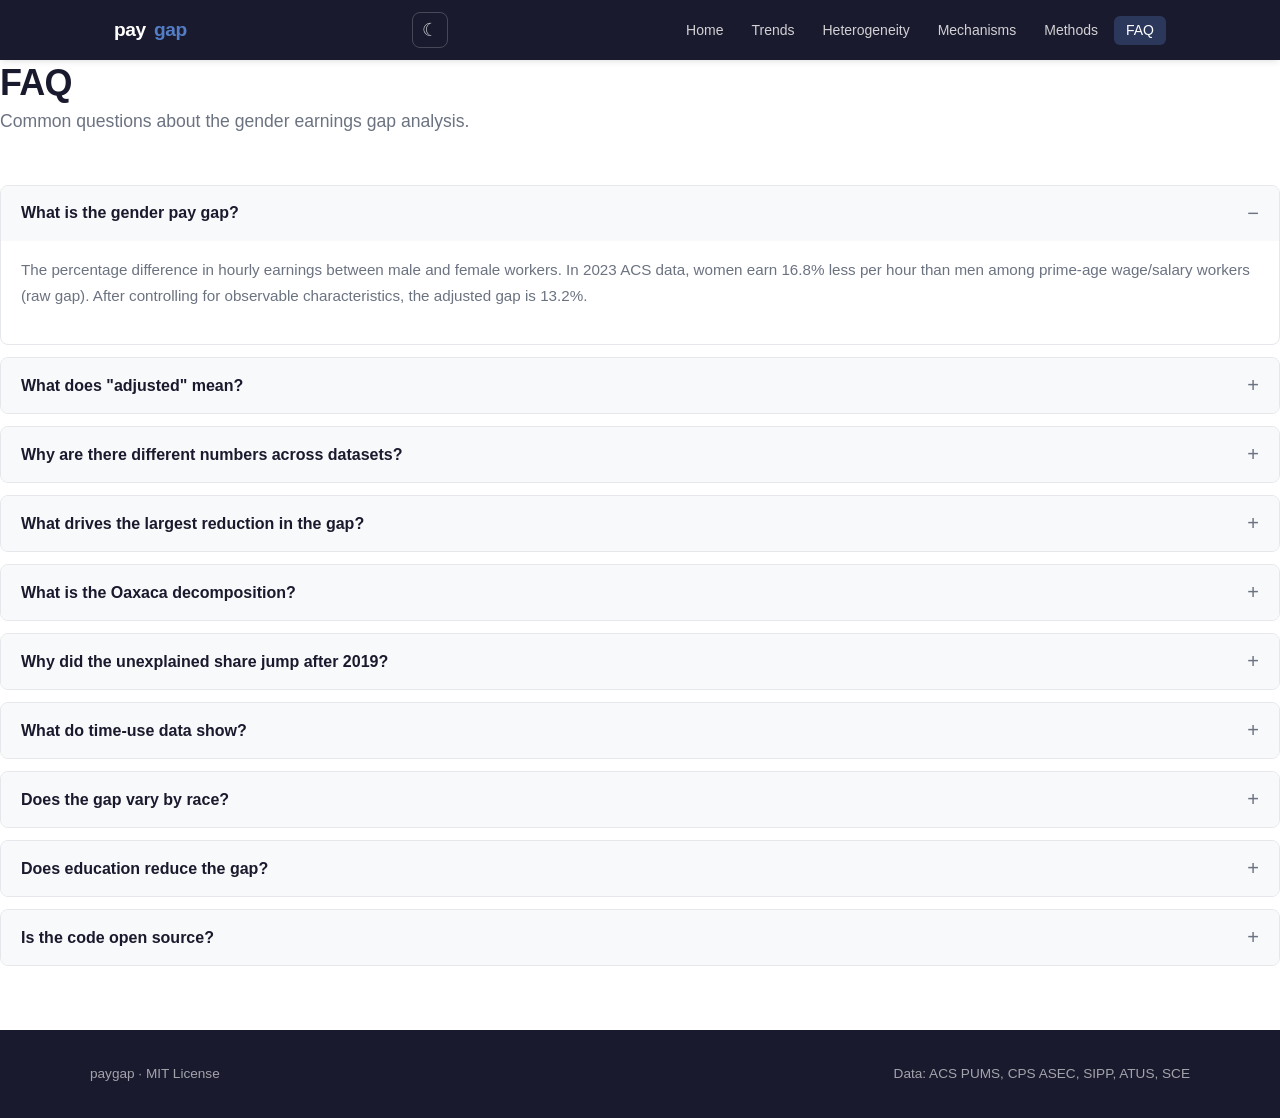
==== docs/faq.html @ 5eac3f60 "Add interactive results site and link in README Static site in docs/ with Chart.js visualizations co" ====
<!DOCTYPE html>
<html lang="en">
<head>
  <meta charset="UTF-8">
  <meta name="viewport" content="width=device-width, initial-scale=1.0">
  <meta name="color-scheme" content="light dark">
  <title>FAQ — paygap</title>
  <link rel="stylesheet" href="css/style.css">
  <script src="js/theme.js"></script>
</head>
<body>

<header class="site-header"><div class="header-inner">
  <a href="index.html" class="site-logo">pay<span class="logo-accent">gap</span></a>
  <div class="header-controls">
    <button class="nav-toggle" onclick="document.querySelector('.nav-links').classList.toggle('open')" aria-label="Toggle navigation">&#9776;</button>
    <button id="themeToggle" class="theme-toggle" onclick="pgToggle()" aria-label="Toggle theme">&#9790;</button>
  </div>
  <nav><ul class="nav-links">
    <li><a href="index.html">Home</a></li>
    <li><a href="trends.html">Trends</a></li>
    <li><a href="heterogeneity.html">Heterogeneity</a></li>
    <li><a href="mechanisms.html">Mechanisms</a></li>
    <li><a href="methods.html">Methods</a></li>
    <li><a href="faq.html" class="active">FAQ</a></li>
  </ul></nav>
</div></header>

<main>

  <section class="section">
    <h1>FAQ</h1>
    <p class="page-intro">Common questions about the gender earnings gap analysis.</p>
  </section>

  <section class="section">

    <div class="faq-item open">
      <button class="faq-question" onclick="this.parentElement.classList.toggle('open')">What is the gender pay gap?</button>
      <div class="faq-answer"><div class="faq-answer-inner">
        <p>The percentage difference in hourly earnings between male and female workers. In 2023 ACS data, women earn 16.8% less per hour than men among prime-age wage/salary workers (raw gap). After controlling for observable characteristics, the adjusted gap is 13.2%.</p>
      </div></div>
    </div>

    <div class="faq-item">
      <button class="faq-question" onclick="this.parentElement.classList.toggle('open')">What does "adjusted" mean?</button>
      <div class="faq-answer"><div class="faq-answer-inner">
        <p>The gap after statistically controlling for age, race, education, state, occupation, industry, hours worked, commute, work-from-home status, marital status, and children. It represents the residual difference not explained by these observable factors.</p>
      </div></div>
    </div>

    <div class="faq-item">
      <button class="faq-question" onclick="this.parentElement.classList.toggle('open')">Why are there different numbers across datasets?</button>
      <div class="faq-answer"><div class="faq-answer-inner">
        <p>ACS (16.8% raw, 13.2% adjusted), CPS (15.8% raw, 17.0% adjusted), and SIPP (15.1% raw, 10.9% adjusted) use different survey designs, sampling frames, and variable definitions. The raw gaps are similar; adjusted gaps vary more because each dataset has different available controls.</p>
      </div></div>
    </div>

    <div class="faq-item">
      <button class="faq-question" onclick="this.parentElement.classList.toggle('open')">What drives the largest reduction in the gap?</button>
      <div class="faq-answer"><div class="faq-answer-inner">
        <p>Occupation and industry controls (the M2&rarr;M3 step) reduce the gap by about 8 percentage points in ACS data. This is the single largest observable channel.</p>
      </div></div>
    </div>

    <div class="faq-item">
      <button class="faq-question" onclick="this.parentElement.classList.toggle('open')">What is the Oaxaca decomposition?</button>
      <div class="faq-answer"><div class="faq-answer-inner">
        <p>A statistical technique that decomposes the total gap into an "explained" portion (attributable to differences in characteristics like education or occupation) and an "unexplained" portion (residual). In 2023 ACS data, 88% of the gap is unexplained.</p>
      </div></div>
    </div>

    <div class="faq-item">
      <button class="faq-question" onclick="this.parentElement.classList.toggle('open')">Why did the unexplained share jump after 2019?</button>
      <div class="faq-answer"><div class="faq-answer-inner">
        <p>The total gap stayed stable, but the explained component collapsed. This appears to be driven by changes in the observable characteristic distributions (convergence in education, occupation) rather than a structural shift in discrimination.</p>
      </div></div>
    </div>

    <div class="faq-item">
      <button class="faq-question" onclick="this.parentElement.classList.toggle('open')">What do time-use data show?</button>
      <div class="faq-answer"><div class="faq-answer-inner">
        <p>ATUS data shows women spend 68 fewer minutes per day on paid work but 43 more minutes on housework and childcare. The net gap (paid + unpaid) is about 25 minutes/day, with women doing less total paid work but more total work including unpaid labor.</p>
      </div></div>
    </div>

    <div class="faq-item">
      <button class="faq-question" onclick="this.parentElement.classList.toggle('open')">Does the gap vary by race?</button>
      <div class="faq-answer"><div class="faq-answer-inner">
        <p>Substantially. The raw gap is 19.3% among White non-Hispanic workers, 20.4% among Asian workers, but only 5.6% among Black workers. This reflects differences in both male and female earnings distributions across racial groups.</p>
      </div></div>
    </div>

    <div class="faq-item">
      <button class="faq-question" onclick="this.parentElement.classList.toggle('open')">Does education reduce the gap?</button>
      <div class="faq-answer"><div class="faq-answer-inner">
        <p>No. The gap generally widens with education, peaking at the Master's degree level (27.4%). Only at the doctorate level does it narrow slightly (17.7%).</p>
      </div></div>
    </div>

    <div class="faq-item">
      <button class="faq-question" onclick="this.parentElement.classList.toggle('open')">Is the code open source?</button>
      <div class="faq-answer"><div class="faq-answer-inner">
        <p>Yes, MIT License. All data sources are free, public U.S. federal datasets (ACS PUMS, CPS ASEC, SIPP, ATUS, SCE).</p>
      </div></div>
    </div>

  </section>

</main>

<footer class="site-footer"><div class="footer-inner"><span>paygap &middot; MIT License</span><span>Data: ACS PUMS, CPS ASEC, SIPP, ATUS, SCE</span></div></footer>

</body>
</html>
---- docs/css/style.css ----
/* juryrig — site stylesheet */

:root {
  color-scheme: light dark;

  /* ── Light mode (default) ── */
  --color-navy: #1a1a2e;
  --color-navy-mid: #16213e;
  --color-navy-light: #0f3460;
  --color-accent: #537ec5;
  --color-accent-hover: #4169a6;
  --color-text: #1f2937;
  --color-text-secondary: #6b7280;
  --color-text-light: #9ca3af;
  --color-bg: #ffffff;
  --color-bg-alt: #f8f9fa;
  --color-bg-card: #ffffff;
  --color-border: #e5e7eb;
  --color-border-light: #f3f4f6;
  --color-positive: #27ae60;
  --color-negative: #c0392b;
  --color-warn: #e67e22;
  --color-heading: #1a1a2e;
  --color-hero-bg: linear-gradient(135deg, #1a1a2e 0%, #0f3460 100%);
  --color-header-bg: #1a1a2e;
  --color-insight-bg: linear-gradient(135deg, #f0f4ff 0%, #e8f0fe 100%);
  --color-insight-text: #16213e;
  --color-warning-bg: #fef9f0;
  --color-warning-text: #7c5a1e;
  --color-nonuse-bg: #fdf2f2;
  --color-nonuse-border: #fecaca;
  --color-nonuse-text: #991b1b;
  --color-nonuse-strong: #7f1d1d;
  --color-chart-grid: rgba(0, 0, 0, 0.08);
  --color-chart-text: #6b7280;
  --color-chart-muted: #d1d5db;

  --font-sans: -apple-system, BlinkMacSystemFont, 'Segoe UI', Roboto, 'Helvetica Neue', Arial, sans-serif;
  --font-mono: 'SF Mono', 'Fira Code', 'Fira Mono', 'Roboto Mono', Menlo, monospace;
  --shadow-sm: 0 1px 2px rgba(0,0,0,0.05);
  --shadow-md: 0 4px 6px -1px rgba(0,0,0,0.07), 0 2px 4px -2px rgba(0,0,0,0.05);
  --shadow-lg: 0 10px 15px -3px rgba(0,0,0,0.08), 0 4px 6px -4px rgba(0,0,0,0.04);
  --radius: 8px;
  --radius-lg: 12px;
  --max-width: 1100px;
  --transition: 0.2s ease;
}

/* ── Dark mode ── */
[data-theme="dark"] {
  --color-navy: #c5cfe0;
  --color-navy-mid: #a8b8d0;
  --color-navy-light: #8fa3c0;
  --color-accent: #7ba0e0;
  --color-accent-hover: #9ab8ec;
  --color-text: #d4d8e0;
  --color-text-secondary: #9ca3af;
  --color-text-light: #6b7280;
  --color-bg: #0f1117;
  --color-bg-alt: #181c28;
  --color-bg-card: #1a1e2c;
  --color-border: #2a3040;
  --color-border-light: #232838;
  --color-positive: #3ddb7a;
  --color-negative: #ef5350;
  --color-warn: #f0a050;
  --color-heading: #c5cfe0;
  --color-hero-bg: linear-gradient(135deg, #0a0d14 0%, #111828 100%);
  --color-header-bg: #0a0d14;
  --color-insight-bg: linear-gradient(135deg, #141828 0%, #1a2038 100%);
  --color-insight-text: #b0c0e0;
  --color-warning-bg: #1f1a10;
  --color-warning-text: #d4a84a;
  --color-nonuse-bg: #1f1214;
  --color-nonuse-border: #4a2020;
  --color-nonuse-text: #ef8080;
  --color-nonuse-strong: #f0a0a0;
  --color-chart-grid: rgba(255, 255, 255, 0.08);
  --color-chart-text: #9ca3af;
  --color-chart-muted: #3a4050;
  --shadow-sm: 0 1px 2px rgba(0,0,0,0.3);
  --shadow-md: 0 4px 6px -1px rgba(0,0,0,0.4), 0 2px 4px -2px rgba(0,0,0,0.3);
  --shadow-lg: 0 10px 15px -3px rgba(0,0,0,0.5), 0 4px 6px -4px rgba(0,0,0,0.3);
}

/* Respect system preference as fallback if no data-theme set */
@media (prefers-color-scheme: dark) {
  :root:not([data-theme="light"]) {
    --color-navy: #c5cfe0;
    --color-navy-mid: #a8b8d0;
    --color-navy-light: #8fa3c0;
    --color-accent: #7ba0e0;
    --color-accent-hover: #9ab8ec;
    --color-text: #d4d8e0;
    --color-text-secondary: #9ca3af;
    --color-text-light: #6b7280;
    --color-bg: #0f1117;
    --color-bg-alt: #181c28;
    --color-bg-card: #1a1e2c;
    --color-border: #2a3040;
    --color-border-light: #232838;
    --color-positive: #3ddb7a;
    --color-negative: #ef5350;
    --color-warn: #f0a050;
    --color-heading: #c5cfe0;
    --color-hero-bg: linear-gradient(135deg, #0a0d14 0%, #111828 100%);
    --color-header-bg: #0a0d14;
    --color-insight-bg: linear-gradient(135deg, #141828 0%, #1a2038 100%);
    --color-insight-text: #b0c0e0;
    --color-warning-bg: #1f1a10;
    --color-warning-text: #d4a84a;
    --color-nonuse-bg: #1f1214;
    --color-nonuse-border: #4a2020;
    --color-nonuse-text: #ef8080;
    --color-nonuse-strong: #f0a0a0;
    --color-chart-grid: rgba(255, 255, 255, 0.08);
    --color-chart-text: #9ca3af;
    --color-chart-muted: #3a4050;
    --shadow-sm: 0 1px 2px rgba(0,0,0,0.3);
    --shadow-md: 0 4px 6px -1px rgba(0,0,0,0.4), 0 2px 4px -2px rgba(0,0,0,0.3);
    --shadow-lg: 0 10px 15px -3px rgba(0,0,0,0.5), 0 4px 6px -4px rgba(0,0,0,0.3);
  }
}

*, *::before, *::after { box-sizing: border-box; margin: 0; padding: 0; }

html { scroll-behavior: smooth; -webkit-font-smoothing: antialiased; }

body {
  font-family: var(--font-sans);
  font-size: 16px;
  line-height: 1.7;
  color: var(--color-text);
  background: var(--color-bg);
  transition: background 0.3s ease, color 0.3s ease;
}

/* ── Typography ─────────────────────────────────────────── */
h1, h2, h3, h4 { line-height: 1.3; font-weight: 700; color: var(--color-heading); }
h1 { font-size: 2.25rem; letter-spacing: -0.02em; }
h2 { font-size: 1.75rem; letter-spacing: -0.01em; margin-top: 3rem; margin-bottom: 1rem; }
h3 { font-size: 1.25rem; margin-top: 2rem; margin-bottom: 0.75rem; }
h4 { font-size: 1.1rem; margin-top: 1.5rem; margin-bottom: 0.5rem; }
p { margin-bottom: 1rem; }
a { color: var(--color-accent); text-decoration: none; transition: color var(--transition); }
a:hover { color: var(--color-accent-hover); text-decoration: underline; }
strong { font-weight: 600; }
code { font-family: var(--font-mono); font-size: 0.875em; background: var(--color-bg-alt); padding: 0.15em 0.4em; border-radius: 4px; color: var(--color-text); }
hr { border: none; border-top: 1px solid var(--color-border); margin: 2.5rem 0; }

/* ── Header / Nav ───────────────────────────────────────── */
.site-header {
  background: var(--color-header-bg);
  color: #fff;
  position: sticky;
  top: 0;
  z-index: 100;
  box-shadow: var(--shadow-md);
}

.header-inner {
  max-width: var(--max-width);
  margin: 0 auto;
  padding: 0 1.5rem;
  display: flex;
  align-items: center;
  justify-content: space-between;
  height: 60px;
}

.site-logo {
  font-size: 1.2rem;
  font-weight: 700;
  color: #fff;
  text-decoration: none;
  letter-spacing: -0.02em;
  display: flex;
  align-items: center;
  gap: 0.5rem;
}

.site-logo:hover { color: var(--color-accent); text-decoration: none; }
.site-logo .logo-accent { color: var(--color-accent); }

.header-controls {
  display: flex;
  align-items: center;
  gap: 0.5rem;
}

.nav-links {
  display: flex;
  gap: 0.25rem;
  list-style: none;
}

.nav-links a {
  color: rgba(255,255,255,0.8);
  padding: 0.4rem 0.75rem;
  border-radius: 6px;
  font-size: 0.875rem;
  font-weight: 500;
  transition: all var(--transition);
}

.nav-links a:hover { color: #fff; background: rgba(255,255,255,0.1); text-decoration: none; }
.nav-links a.active { color: #fff; background: rgba(83,126,197,0.3); }

.theme-toggle {
  background: none;
  border: 1px solid rgba(255,255,255,0.2);
  color: rgba(255,255,255,0.8);
  width: 36px;
  height: 36px;
  border-radius: 8px;
  cursor: pointer;
  display: flex;
  align-items: center;
  justify-content: center;
  font-size: 1.1rem;
  transition: all var(--transition);
  flex-shrink: 0;
}

.theme-toggle:hover { background: rgba(255,255,255,0.1); color: #fff; border-color: rgba(255,255,255,0.3); }

.nav-toggle {
  display: none;
  background: none;
  border: none;
  color: #fff;
  font-size: 1.5rem;
  cursor: pointer;
  padding: 0.25rem;
}

/* ── Hero ───────────────────────────────────────────────── */
.hero {
  background: var(--color-hero-bg);
  color: #fff;
  padding: 4rem 1.5rem 3rem;
}

.hero-inner {
  max-width: var(--max-width);
  margin: 0 auto;
}

.hero h1 { color: #fff; font-size: 2.75rem; margin-bottom: 1rem; }
.hero .subtitle { font-size: 1.15rem; color: rgba(255,255,255,0.8); max-width: 700px; line-height: 1.6; }

/* ── Stats Row ──────────────────────────────────────────── */
.stats-row {
  display: grid;
  grid-template-columns: repeat(auto-fit, minmax(200px, 1fr));
  gap: 1.25rem;
  margin: 2rem 0;
}

.stat-card {
  background: rgba(255,255,255,0.08);
  border: 1px solid rgba(255,255,255,0.12);
  border-radius: var(--radius);
  padding: 1.25rem 1.5rem;
  text-align: center;
}

.stat-card .stat-value {
  font-size: 2rem;
  font-weight: 800;
  color: #fff;
  font-family: var(--font-mono);
  letter-spacing: -0.02em;
}

.stat-card .stat-label {
  font-size: 0.8rem;
  text-transform: uppercase;
  letter-spacing: 0.08em;
  color: rgba(255,255,255,0.6);
  margin-top: 0.25rem;
}

/* ── Content ────────────────────────────────────────────── */
.content {
  max-width: var(--max-width);
  margin: 0 auto;
  padding: 2.5rem 1.5rem 4rem;
}

.page-intro {
  font-size: 1.1rem;
  color: var(--color-text-secondary);
  max-width: 750px;
  margin-bottom: 2.5rem;
}

/* ── Section ────────────────────────────────────────────── */
.section { margin-bottom: 3rem; }

.section-header {
  display: flex;
  align-items: baseline;
  gap: 1rem;
  margin-bottom: 1.5rem;
  border-bottom: 2px solid var(--color-heading);
  padding-bottom: 0.5rem;
}

.section-header h2 { margin: 0; }
.section-header .section-tag {
  font-size: 0.75rem;
  text-transform: uppercase;
  letter-spacing: 0.08em;
  color: var(--color-accent);
  font-weight: 600;
}

/* ── Cards ──────────────────────────────────────────────── */
.card-grid {
  display: grid;
  grid-template-columns: repeat(auto-fit, minmax(320px, 1fr));
  gap: 1.5rem;
  margin: 1.5rem 0;
}

.card {
  background: var(--color-bg-card);
  border: 1px solid var(--color-border);
  border-radius: var(--radius-lg);
  padding: 1.75rem;
  box-shadow: var(--shadow-sm);
  transition: box-shadow var(--transition), transform var(--transition);
}

.card:hover { box-shadow: var(--shadow-md); transform: translateY(-1px); }

.card h3 { margin-top: 0; color: var(--color-heading); }
.card p { color: var(--color-text-secondary); font-size: 0.95rem; }

.card-link {
  display: inline-flex;
  align-items: center;
  gap: 0.35rem;
  font-size: 0.875rem;
  font-weight: 600;
  color: var(--color-accent);
  margin-top: 0.75rem;
}

.card-link:hover { gap: 0.5rem; }
.card-link::after { content: '\2192'; transition: margin-left var(--transition); }

/* ── Chart Container ────────────────────────────────────── */
.chart-container {
  background: var(--color-bg-card);
  border: 1px solid var(--color-border);
  border-radius: var(--radius-lg);
  padding: 1.5rem;
  margin: 1.5rem 0;
  box-shadow: var(--shadow-sm);
}

.chart-container h3 {
  margin-top: 0;
  margin-bottom: 0.25rem;
  font-size: 1.1rem;
}

.chart-container .chart-subtitle {
  font-size: 0.85rem;
  color: var(--color-text-secondary);
  margin-bottom: 1rem;
}

.chart-canvas-wrap {
  position: relative;
  width: 100%;
}

.chart-canvas-wrap canvas { width: 100% !important; }

.chart-canvas-wrap.tall { min-height: 500px; }
.chart-canvas-wrap.very-tall { min-height: 800px; }

.chart-note {
  font-size: 0.8rem;
  color: var(--color-text-light);
  margin-top: 0.75rem;
  font-style: italic;
}

/* ── Tables ─────────────────────────────────────────────── */
.data-table {
  width: 100%;
  border-collapse: collapse;
  font-size: 0.9rem;
  margin: 1rem 0;
}

.data-table th {
  text-align: left;
  font-weight: 600;
  color: var(--color-heading);
  border-bottom: 2px solid var(--color-heading);
  padding: 0.75rem 1rem;
  white-space: nowrap;
}

.data-table td {
  padding: 0.6rem 1rem;
  border-bottom: 1px solid var(--color-border-light);
  color: var(--color-text);
}

.data-table tr:hover td { background: var(--color-bg-alt); }

.data-table .num {
  text-align: right;
  font-family: var(--font-mono);
  font-size: 0.85rem;
}

.data-table .highlight { font-weight: 600; color: var(--color-heading); }

/* ── Key Insight Box ────────────────────────────────────── */
.insight-box {
  background: var(--color-insight-bg);
  border-left: 4px solid var(--color-accent);
  border-radius: 0 var(--radius) var(--radius) 0;
  padding: 1.25rem 1.5rem;
  margin: 1.5rem 0;
}

.insight-box p { margin-bottom: 0; color: var(--color-insight-text); }
.insight-box strong { color: var(--color-heading); }

/* ── Limitation / Warning Box ───────────────────────────── */
.warning-box {
  background: var(--color-warning-bg);
  border-left: 4px solid var(--color-warn);
  border-radius: 0 var(--radius) var(--radius) 0;
  padding: 1.25rem 1.5rem;
  margin: 1.5rem 0;
}

.warning-box p { margin-bottom: 0; color: var(--color-warning-text); }

/* ── Non-use Banner ─────────────────────────────────────── */
.non-use-banner {
  background: var(--color-nonuse-bg);
  border: 1px solid var(--color-nonuse-border);
  border-radius: var(--radius);
  padding: 1rem 1.5rem;
  margin: 1.5rem 0;
  font-size: 0.9rem;
  color: var(--color-nonuse-text);
}

.non-use-banner strong { color: var(--color-nonuse-strong); }

/* ── FAQ Accordion ──────────────────────────────────────── */
.faq-item {
  border: 1px solid var(--color-border);
  border-radius: var(--radius);
  margin-bottom: 0.75rem;
  overflow: hidden;
}

.faq-question {
  width: 100%;
  text-align: left;
  background: var(--color-bg-alt);
  border: none;
  padding: 1rem 1.25rem;
  font-size: 1rem;
  font-weight: 600;
  color: var(--color-heading);
  cursor: pointer;
  display: flex;
  justify-content: space-between;
  align-items: center;
  font-family: var(--font-sans);
  transition: background var(--transition);
}

.faq-question:hover { background: var(--color-border-light); }

.faq-question::after {
  content: '+';
  font-size: 1.25rem;
  font-weight: 400;
  color: var(--color-text-secondary);
  transition: transform var(--transition);
}

.faq-item.open .faq-question::after { content: '\2212'; }

.faq-answer {
  max-height: 0;
  overflow: hidden;
  transition: max-height 0.3s ease;
}

.faq-answer-inner {
  padding: 1rem 1.25rem 1.25rem;
  color: var(--color-text-secondary);
  font-size: 0.95rem;
}

.faq-item.open .faq-answer { max-height: 500px; }

/* ── Tabs ───────────────────────────────────────────────── */
.tabs {
  display: flex;
  border-bottom: 2px solid var(--color-border);
  margin-bottom: 1.5rem;
  gap: 0;
}

.tab-btn {
  background: none;
  border: none;
  padding: 0.75rem 1.25rem;
  font-size: 0.9rem;
  font-weight: 600;
  color: var(--color-text-secondary);
  cursor: pointer;
  border-bottom: 2px solid transparent;
  margin-bottom: -2px;
  font-family: var(--font-sans);
  transition: all var(--transition);
}

.tab-btn:hover { color: var(--color-heading); }
.tab-btn.active { color: var(--color-accent); border-bottom-color: var(--color-accent); }

.tab-panel { display: none; }
.tab-panel.active { display: block; }

/* ── Details / Summary ──────────────────────────────────── */
summary { color: var(--color-accent); }

/* ── Footer ─────────────────────────────────────────────── */
.site-footer {
  background: var(--color-header-bg);
  color: rgba(255,255,255,0.6);
  padding: 2rem 1.5rem;
  font-size: 0.85rem;
  margin-top: 4rem;
}

.footer-inner {
  max-width: var(--max-width);
  margin: 0 auto;
  display: flex;
  justify-content: space-between;
  align-items: center;
  flex-wrap: wrap;
  gap: 1rem;
}

.footer-inner a { color: rgba(255,255,255,0.8); }
.footer-inner a:hover { color: #fff; }

/* ── Responsive ─────────────────────────────────────────── */
@media (max-width: 768px) {
  h1 { font-size: 1.75rem; }
  h2 { font-size: 1.4rem; }
  .hero { padding: 2.5rem 1rem 2rem; }
  .hero h1 { font-size: 2rem; }

  .header-inner { height: 56px; }

  .nav-toggle { display: block; }

  .nav-links {
    display: none;
    position: absolute;
    top: 56px;
    left: 0;
    right: 0;
    background: var(--color-header-bg);
    flex-direction: column;
    padding: 0.5rem;
    border-top: 1px solid rgba(255,255,255,0.1);
    box-shadow: var(--shadow-lg);
  }

  .nav-links.open { display: flex; }
  .nav-links a { padding: 0.75rem 1rem; }

  .stats-row { grid-template-columns: repeat(2, 1fr); }

  .card-grid { grid-template-columns: 1fr; }

  .chart-container { padding: 1rem; }

  .content { padding: 1.5rem 1rem 3rem; }

  .data-table { font-size: 0.8rem; }
  .data-table th, .data-table td { padding: 0.5rem 0.5rem; }

  .footer-inner { flex-direction: column; text-align: center; }
}

@media (max-width: 480px) {
  .stats-row { grid-template-columns: 1fr; }
  .stat-card .stat-value { font-size: 1.5rem; }
}

/* ── Print ──────────────────────────────────────────────── */
@media print {
  .site-header, .site-footer, .nav-toggle, .theme-toggle { display: none; }
  .hero { background: #f5f5f5; color: #1a1a2e; padding: 1.5rem; }
  .hero h1, .hero .subtitle { color: #1a1a2e; }
  .card { break-inside: avoid; }
  .chart-container { break-inside: avoid; }
}
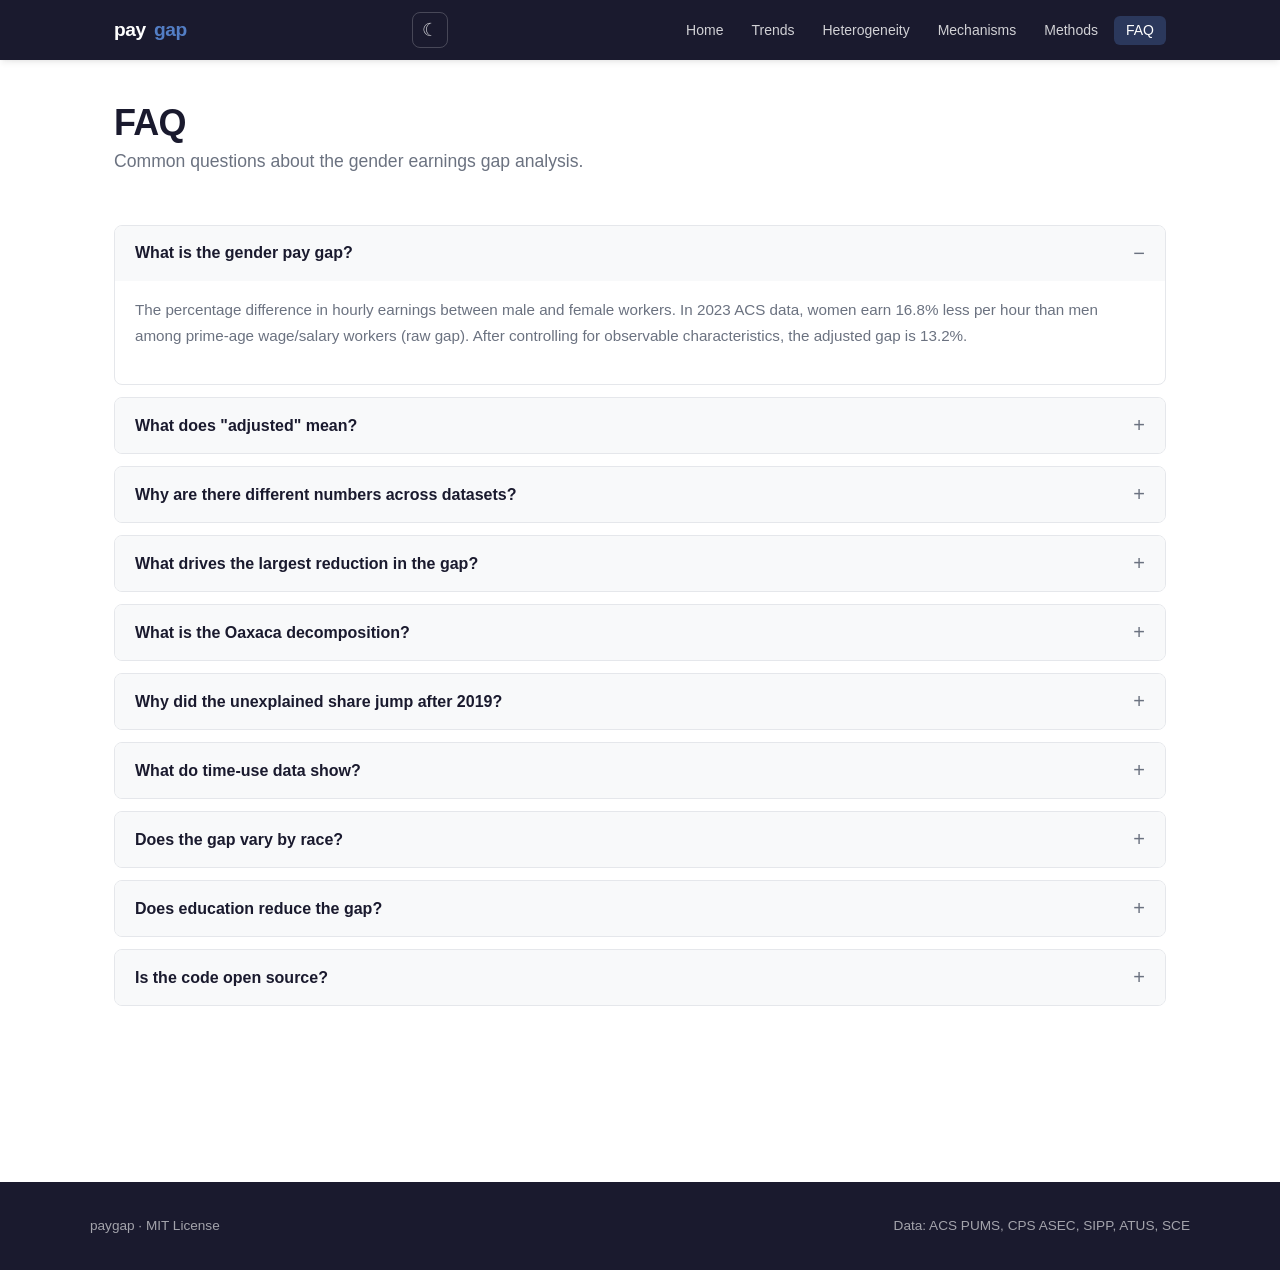
==== commit 70ae0e4a: "Fix page width: add content class and standard hero markup" ====
--- a/docs/faq.html
+++ b/docs/faq.html
@@ -26,7 +26,7 @@
   </ul></nav>
 </div></header>
 
-<main>
+<main class="content">
 
   <section class="section">
     <h1>FAQ</h1>
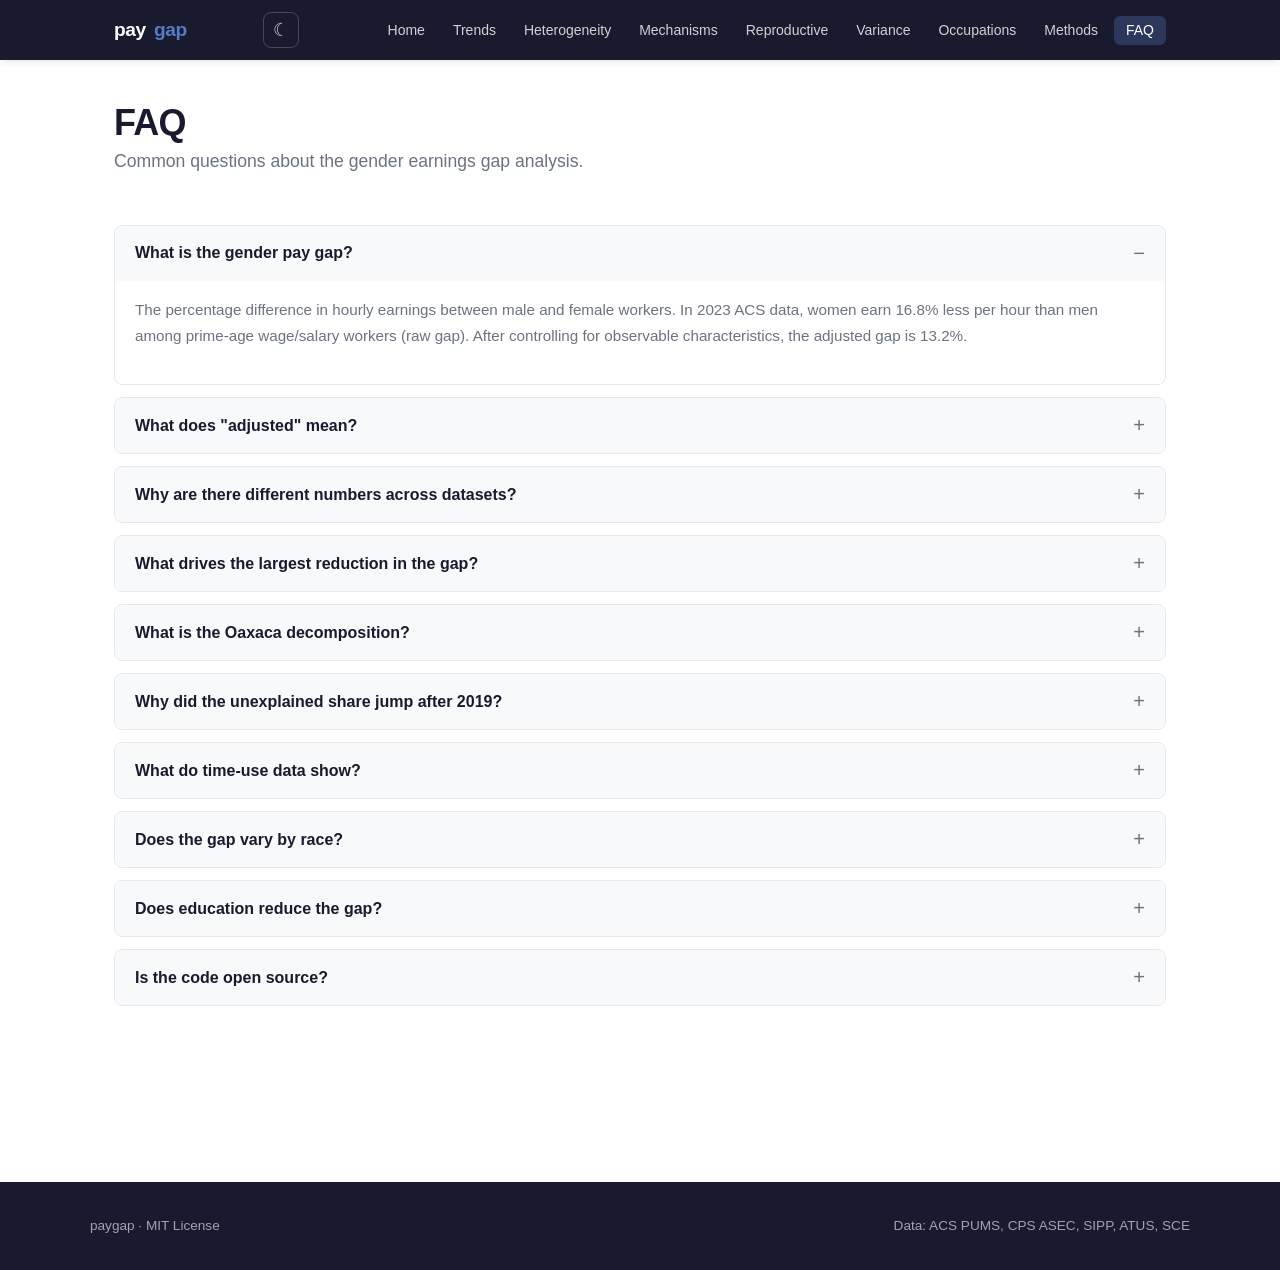
==== commit fd1e511e: "Add reproductive-burden, variance, and occupation extensions to site and README - New site pages: re" ====
--- a/docs/faq.html
+++ b/docs/faq.html
@@ -21,6 +21,9 @@
     <li><a href="trends.html">Trends</a></li>
     <li><a href="heterogeneity.html">Heterogeneity</a></li>
     <li><a href="mechanisms.html">Mechanisms</a></li>
+    <li><a href="reproductive.html">Reproductive</a></li>
+    <li><a href="variance.html">Variance</a></li>
+    <li><a href="occupations.html">Occupations</a></li>
     <li><a href="methods.html">Methods</a></li>
     <li><a href="faq.html" class="active">FAQ</a></li>
   </ul></nav>
@@ -59,7 +62,7 @@
     <div class="faq-item">
       <button class="faq-question" onclick="this.parentElement.classList.toggle('open')">What drives the largest reduction in the gap?</button>
       <div class="faq-answer"><div class="faq-answer-inner">
-        <p>Occupation and industry controls (the M2&rarr;M3 step) reduce the gap by about 8 percentage points in ACS data. This is the single largest observable channel.</p>
+        <p>Adding occupation and industry controls reduces the gap by about 8 percentage points in ACS data. This is the single largest observable channel.</p>
       </div></div>
     </div>
 
